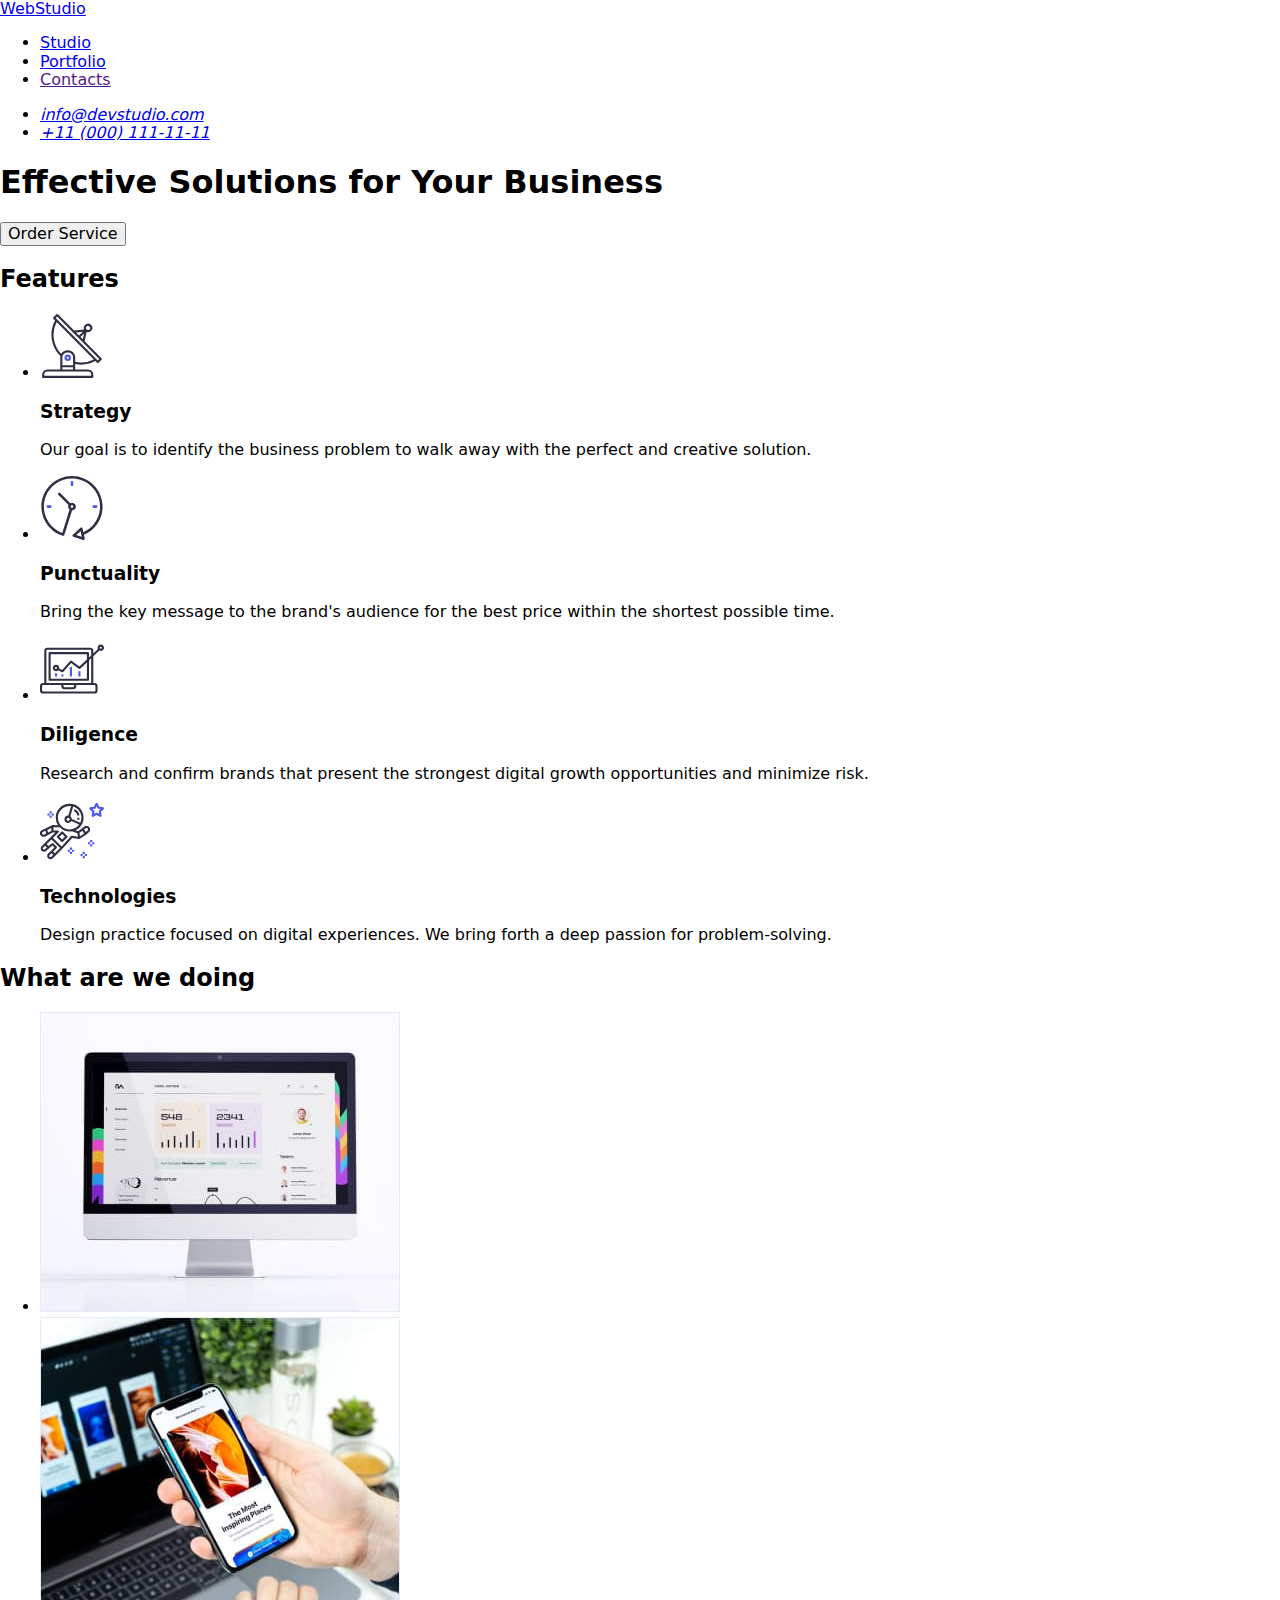
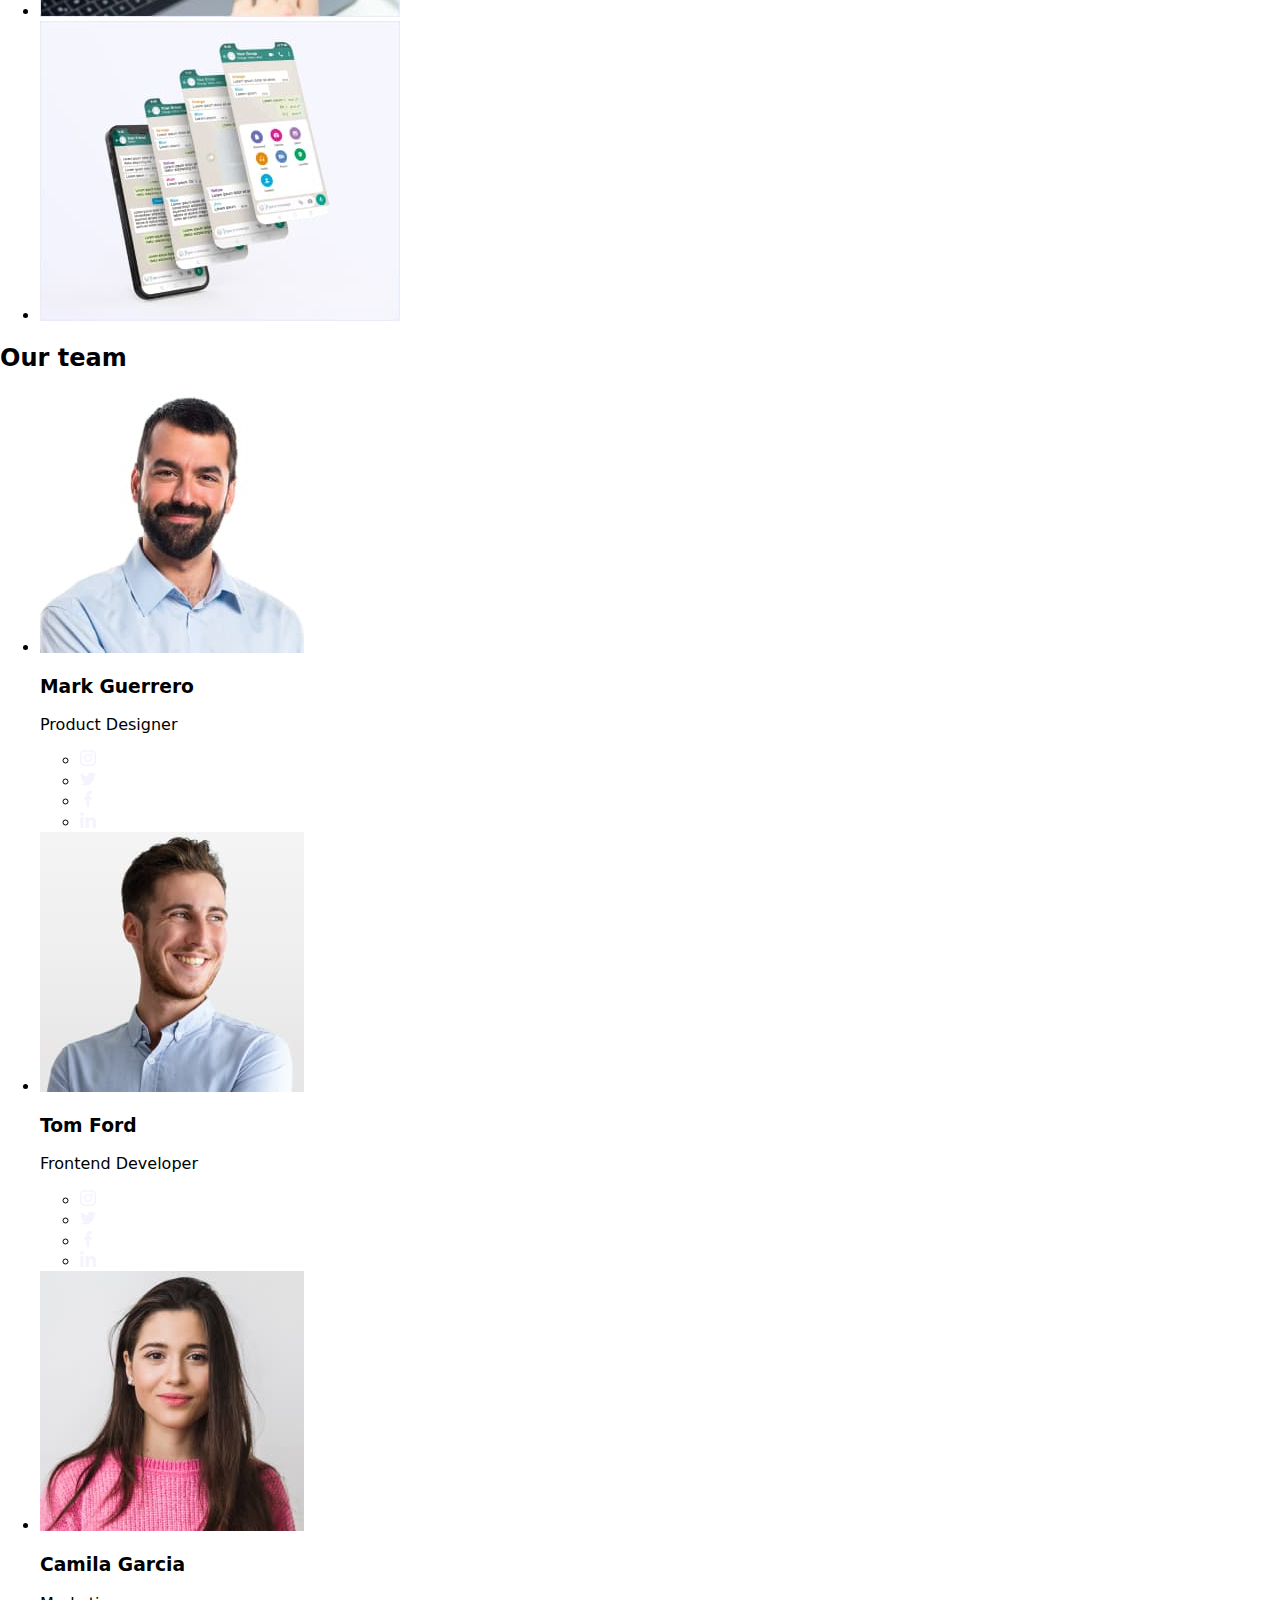
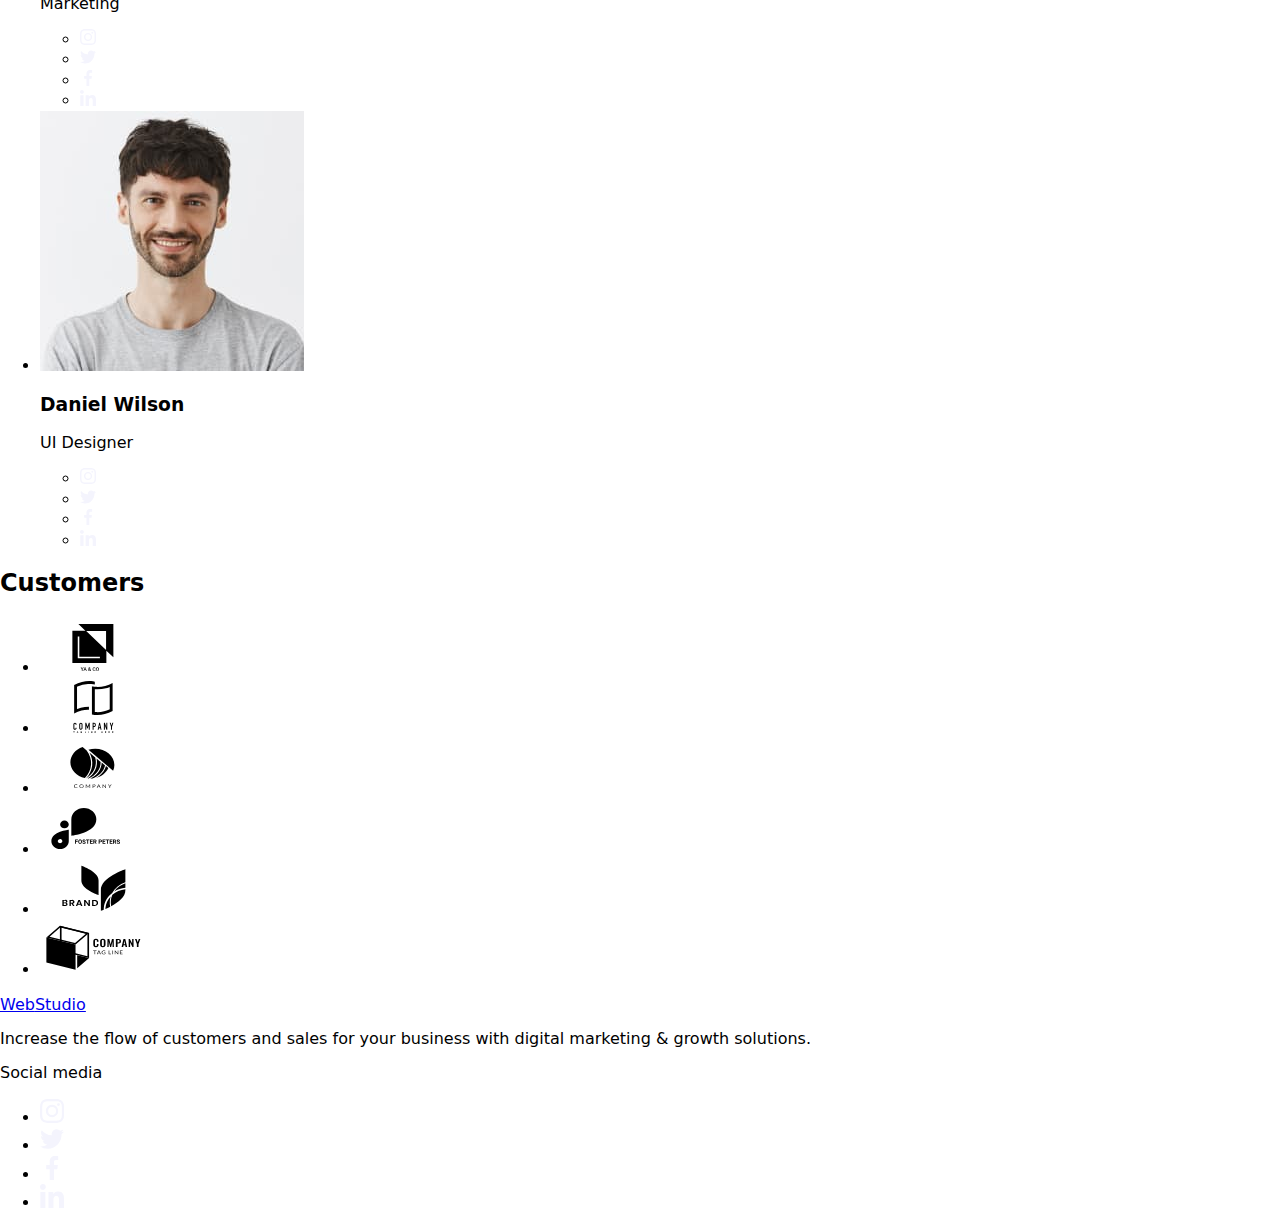
==== index.html @ e6bb468a "copies files from" ====
<!DOCTYPE html>
<html lang="en">
  <head>
    <meta charset="UTF-8" />
    <meta http-equiv="X-UA-Compatible" content="IE=edge" />
    <meta name="viewport" content="width=device-width, initial-scale=1.0" />

    <title>Studio</title>
    <link rel="preconnect" href="https://fonts.googleapis.com" />
    <link rel="preconnect" href="https://fonts.gstatic.com" crossorigin />
    <link
      href="https://fonts.googleapis.com/css2?family=Raleway:wght@800&family=Roboto:wght@400;500;700;900&display=swap"
      rel="stylesheet"
    />
    <link
      rel="stylesheet"
      href="https://cdnjs.cloudflare.com/ajax/libs/modern-normalize/1.1.0/modern-normalize.min.css"
    />
    <link rel="stylesheet" href="./css/styles.css" />
  </head>

  <body>
    <!-- Header -->

    <header class="page-header">
      <div class="container main-header">
        <nav class="site-nav">
          <a class="logo-header link" href="./index.html"
            >Web<span class="logo-part-header">Studio</span></a
          >
          <ul class="menu list">
            <li class="menu-item">
              <a class="menu-link link" href="./index.html">Studio</a>
            </li>
            <li class="menu-item">
              <a class="menu-link link" href="./portfolio.html">Portfolio</a>
            </li>
            <li class="menu-item">
              <a class="menu-link link" href="">Contacts</a>
            </li>
          </ul>
        </nav>

        <address class="contacts">
          <ul class="contacts-list list">
            <li class="contacts-item">
              <a class="contact-link link" href="mailto:info@devstudio.com"
                >info@devstudio.com</a
              >
            </li>
            <li class="contacts-item">
              <a class="contact-link link" href="tel:+110001111111"
                >+11 (000) 111-11-11</a
              >
            </li>
          </ul>
        </address>
      </div>
    </header>

    <!-- Main -->

    <main>
      <!-- Hero -->

      <section class="hero">
        <div class="container">
          <h1 class="main-title">Effective Solutions for Your Business</h1>
          <button class="hero-btn" type="button">Order Service</button>
        </div>
      </section>

      <!-- Features -->

      <section class="section">
        <div class="container">
          <!-- Hidden header h2 -->

          <h2 class="features-title visually-hidden">Features</h2>
          <ul class="features-list list">
            <li class="features-item">
              <div class="features-thumb">
                <svg class="features-icon" width="64" height="64">
                  <use href="./images/icons.svg#icon-strategy"></use>
                </svg>
              </div>

              <h3 class="features-item-title">Strategy</h3>
              <p class="features-text">
                Our goal is to identify the business problem to walk away with
                the perfect and creative solution.
              </p>
            </li>
            <li class="features-item">
              <div class="features-thumb">
                <svg class="features-icon" width="64" height="64">
                  <use href="./images/icons.svg#icon-punctuality"></use>
                </svg>
              </div>

              <h3 class="features-item-title">Punctuality</h3>
              <p class="features-text">
                Bring the key message to the brand's audience for the best price
                within the shortest possible time.
              </p>
            </li>
            <li class="features-item">
              <div class="features-thumb">
                <svg class="features-icon" width="64" height="64">
                  <use href="./images/icons.svg#icon-diligence"></use>
                </svg>
              </div>

              <h3 class="features-item-title">Diligence</h3>
              <p class="features-text">
                Research and confirm brands that present the strongest digital
                growth opportunities and minimize risk.
              </p>
            </li>
            <li class="features-item">
              <div class="features-thumb">
                <svg class="features-icon" width="64" height="64">
                  <use href="./images/icons.svg#icon-technologies"></use>
                </svg>
              </div>

              <h3 class="features-item-title">Technologies</h3>
              <p class="features-text">
                Design practice focused on digital experiences. We bring forth a
                deep passion for problem-solving.
              </p>
            </li>
          </ul>
        </div>
      </section>

      <!-- What are we doing -->

      <section class="section our-works">
        <div class="container">
          <h2 class="section-title">What are we doing</h2>
          <ul class="works-list list">
            <li class="works-item">
              <img
                class="works-img"
                src="./images/what-are-we-doing/website.jpg"
                alt="Website on the monitor screen"
                width="360"
                height="300"
              />
            </li>
            <li class="works-item">
              <img
                class="works-img"
                src="./images/what-are-we-doing/mobile-apps.jpg"
                alt="Mobile application on the smartphone screen"
                width="360"
                height="300"
              />
            </li>
            <li class="works-item">
              <img
                class="works-img"
                src="./images/what-are-we-doing/templates.jpg"
                alt="Templates on the smartphone screen"
                width="360"
                height="300"
              />
            </li>
          </ul>
        </div>
      </section>

      <!-- Our Team -->

      <section class="section our-team">
        <div class="container">
          <h2 class="section-title">Our team</h2>
          <ul class="team-list list">
            <li class="team-card">
              <img
                class="team-img"
                src="./images/our-team/mark-guerrero-product-designer.jpg"
                alt="Product Designer Mark Guerrero"
                width="264"
                height="260"
              />
              <div class="content">
                <h3 class="team-name">Mark Guerrero</h3>
                <p class="team-text">Product Designer</p>
                <ul class="team-social list">
                  <li class="team-social-item">
                    <a class="social-link link" href="" aria-label="Instagram">
                      <svg class="social-media-icon" width="16" height="16">
                        <use href="./images/icons.svg#icon-instagram"></use>
                      </svg>
                    </a>
                  </li>
                  <li class="team-social-item">
                    <a class="social-link link" href="" aria-label="Twitter">
                      <svg class="social-media-icon" width="16" height="16">
                        <use href="./images/icons.svg#icon-twitter"></use>
                      </svg>
                    </a>
                  </li>
                  <li class="team-social-item">
                    <a class="social-link link" href="" aria-label="Facebook">
                      <svg class="social-media-icon" width="16" height="16">
                        <use href="./images/icons.svg#icon-facebook"></use>
                      </svg>
                    </a>
                  </li>

                  <li class="team-social-item">
                    <a class="social-link link" href="" aria-label="Linkedin">
                      <svg class="social-media-icon" width="16" height="16">
                        <use href="./images/icons.svg#icon-linkedin"></use>
                      </svg>
                    </a>
                  </li>
                </ul>
              </div>
            </li>

            <li class="team-card">
              <img
                class="team-img"
                src="./images/our-team/tom-ford-fronted-developer.jpg"
                alt="Frontend Developer Tom Ford"
                width="264"
                height="260"
              />
              <div class="content">
                <h3 class="team-name">Tom Ford</h3>
                <p class="team-text">Frontend Developer</p>

                <ul class="team-social list">
                  <li class="team-social-item">
                    <a class="social-link link" href="" aria-label="Instagram">
                      <svg class="social-media-icon" width="16" height="16">
                        <use href="./images/icons.svg#icon-instagram"></use>
                      </svg>
                    </a>
                  </li>
                  <li class="team-social-item">
                    <a class="social-link link" href="" aria-label="Twitter">
                      <svg class="social-media-icon" width="16" height="16">
                        <use href="./images/icons.svg#icon-twitter"></use>
                      </svg>
                    </a>
                  </li>
                  <li class="team-social-item">
                    <a class="social-link link" href="" aria-label="Facebook">
                      <svg class="social-media-icon" width="16" height="16">
                        <use href="./images/icons.svg#icon-facebook"></use>
                      </svg>
                    </a>
                  </li>

                  <li class="team-social-item">
                    <a class="social-link link" href="" aria-label="Linkedin">
                      <svg class="social-media-icon" width="16" height="16">
                        <use href="./images/icons.svg#icon-linkedin"></use>
                      </svg>
                    </a>
                  </li>
                </ul>
              </div>
            </li>

            <li class="team-card">
              <img
                class="team-img"
                src="./images/our-team/camila-garcia-marketing.jpg"
                alt="Marketing Camila Garcia"
                width="264"
                height="260"
              />
              <div class="content">
                <h3 class="team-name">Camila Garcia</h3>
                <p class="team-text">Marketing</p>
                <ul class="team-social list">
                  <li class="team-social-item">
                    <a class="social-link link" href="" aria-label="Instagram">
                      <svg class="social-media-icon" width="16" height="16">
                        <use href="./images/icons.svg#icon-instagram"></use>
                      </svg>
                    </a>
                  </li>
                  <li class="team-social-item">
                    <a class="social-link link" href="" aria-label="Twitter">
                      <svg class="social-media-icon" width="16" height="16">
                        <use href="./images/icons.svg#icon-twitter"></use>
                      </svg>
                    </a>
                  </li>
                  <li class="team-social-item">
                    <a class="social-link link" href="" aria-label="Facebook">
                      <svg class="social-media-icon" width="16" height="16">
                        <use href="./images/icons.svg#icon-facebook"></use>
                      </svg>
                    </a>
                  </li>

                  <li class="team-social-item">
                    <a class="social-link link" href="" aria-label="Linkedin">
                      <svg class="social-media-icon" width="16" height="16">
                        <use href="./images/icons.svg#icon-linkedin"></use>
                      </svg>
                    </a>
                  </li>
                </ul>
              </div>
            </li>

            <li class="team-card">
              <img
                class="team-img"
                src="./images/our-team/daniel-wilson-ui-designer.jpg"
                alt="UI Designer Daniel Wilson"
                width="264"
                height="260"
              />
              <div class="content">
                <h3 class="team-name">Daniel Wilson</h3>
                <p class="team-text">UI Designer</p>
                <ul class="team-social list">
                  <li class="team-social-item">
                    <a class="social-link link" href="" aria-label="Instagram">
                      <svg class="social-media-icon" width="16" height="16">
                        <use href="./images/icons.svg#icon-instagram"></use>
                      </svg>
                    </a>
                  </li>
                  <li class="team-social-item">
                    <a class="social-link link" href="" aria-label="Twitter">
                      <svg class="social-media-icon" width="16" height="16">
                        <use href="./images/icons.svg#icon-twitter"></use>
                      </svg>
                    </a>
                  </li>
                  <li class="team-social-item">
                    <a class="social-link link" href="" aria-label="Facebook">
                      <svg class="social-media-icon" width="16" height="16">
                        <use href="./images/icons.svg#icon-facebook"></use>
                      </svg>
                    </a>
                  </li>

                  <li class="team-social-item">
                    <a class="social-link link" href="" aria-label="Linkedin">
                      <svg class="social-media-icon" width="16" height="16">
                        <use href="./images/icons.svg#icon-linkedin"></use>
                      </svg>
                    </a>
                  </li>
                </ul>
              </div>
            </li>
          </ul>
        </div>
      </section>

      <section class="section customers">
        <div class="container">
          <h2 class="section-title">Customers</h2>
          <ul class="customers-list list">
            <li class="customers-item">
              <a class="customer-link link" href="">
                <svg class="customer-icon" width="104" height="56">
                  <use href="./images/icons.svg#icon-client-1"></use>
                </svg>
              </a>
            </li>
            <li class="customers-item">
              <a class="customer-link link" href="">
                <svg class="customer-icon" width="104" height="56">
                  <use href="./images/icons.svg#icon-client-2"></use>
                </svg>
              </a>
            </li>
            <li class="customers-item">
              <a class="customer-link link" href="">
                <svg class="customer-icon" width="104" height="56">
                  <use href="./images/icons.svg#icon-client-3"></use>
                </svg>
              </a>
            </li>
            <li class="customers-item">
              <a class="customer-link link" href="">
                <svg class="customer-icon" width="104" height="56">
                  <use href="./images/icons.svg#icon-client-4"></use>
                </svg>
              </a>
            </li>
            <li class="customers-item">
              <a class="customer-link link" href="">
                <svg class="customer-icon" width="104" height="56">
                  <use href="./images/icons.svg#icon-client-5"></use>
                </svg>
              </a>
            </li>
            <li class="customers-item">
              <a class="customer-link link" href="">
                <svg class="customer-icon" width="104" height="56">
                  <use href="./images/icons.svg#icon-client-6"></use>
                </svg>
              </a>
            </li>
          </ul>
        </div>
      </section>
    </main>

    <!-- Footer -->

    <footer class="page-footer">
      <div class="container main-footer">
        <div class="footer-slogan">
          <a class="logo-footer link" href="./index.html"
            >Web<span class="logo-part-footer">Studio</span></a
          >
          <p class="footer-text">
            Increase the flow of customers and sales for your business with
            digital marketing & growth solutions.
          </p>
        </div>

        <div class="social-media">
          <p class="footer-text">Social media</p>
          <ul class="footer-social-media list">
            <li class="footer-social-media-item">
              <a
                class="footer-social-media-link link"
                href=""
                aria-label="Instagram"
              >
                <svg class="social-media-icon" width="24" height="24">
                  <use href="./images/icons.svg#icon-instagram"></use>
                </svg>
              </a>
            </li>

            <li class="footer-social-media-item">
              <a
                class="footer-social-media-link link"
                href=""
                aria-label="Twitter"
              >
                <svg class="social-media-icon" width="24" height="24">
                  <use href="./images/icons.svg#icon-twitter"></use>
                </svg>
              </a>
            </li>

            <li class="footer-social-media-item">
              <a
                class="footer-social-media-link link"
                href=""
                aria-label="Facebook"
              >
                <svg class="social-media-icon" width="24" height="24">
                  <use href="./images/icons.svg#icon-facebook"></use>
                </svg>
              </a>
            </li>

            <li class="footer-social-media-item">
              <a
                class="footer-social-media-link link"
                href=""
                aria-label="Linkedin"
              >
                <svg class="social-media-icon" width="24" height="24">
                  <use href="./images/icons.svg#icon-linkedin"></use>
                </svg>
              </a>
            </li>
          </ul>
        </div>
      </div>
    </footer>
  </body>
</html>
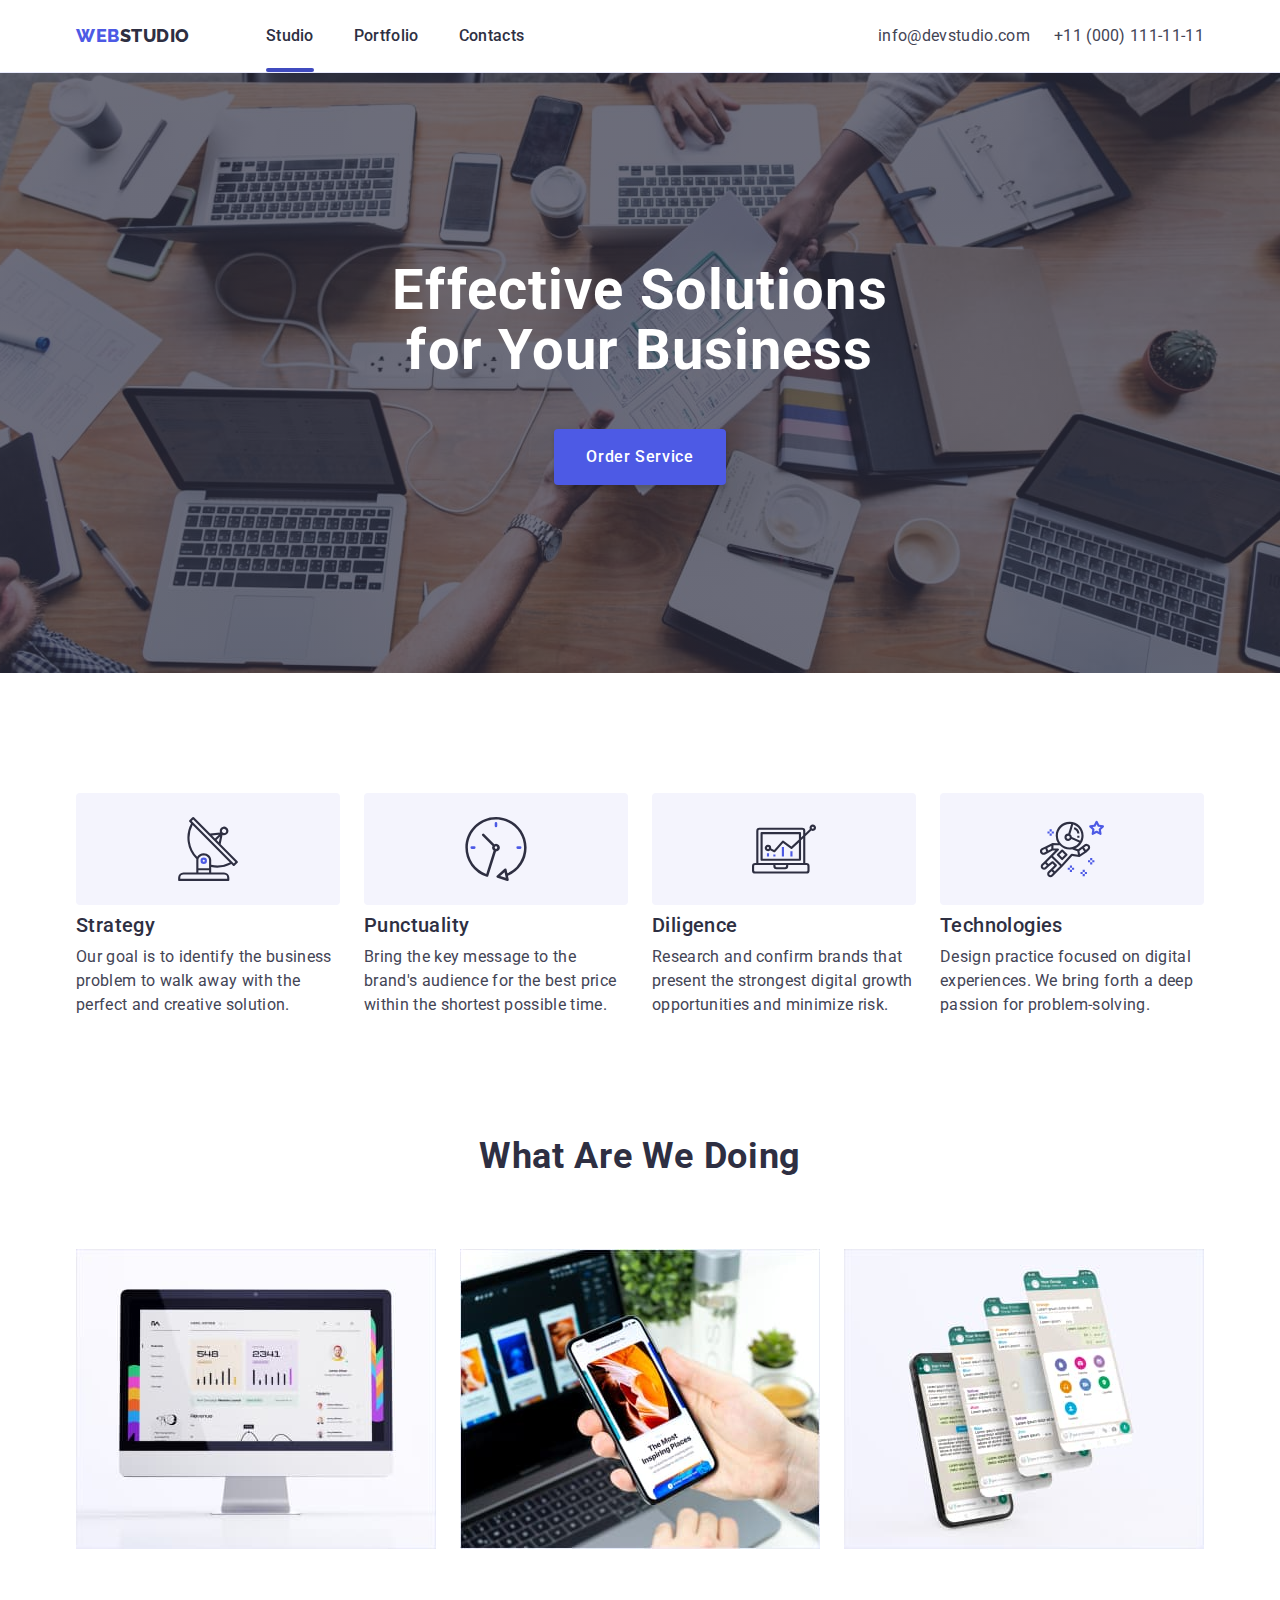
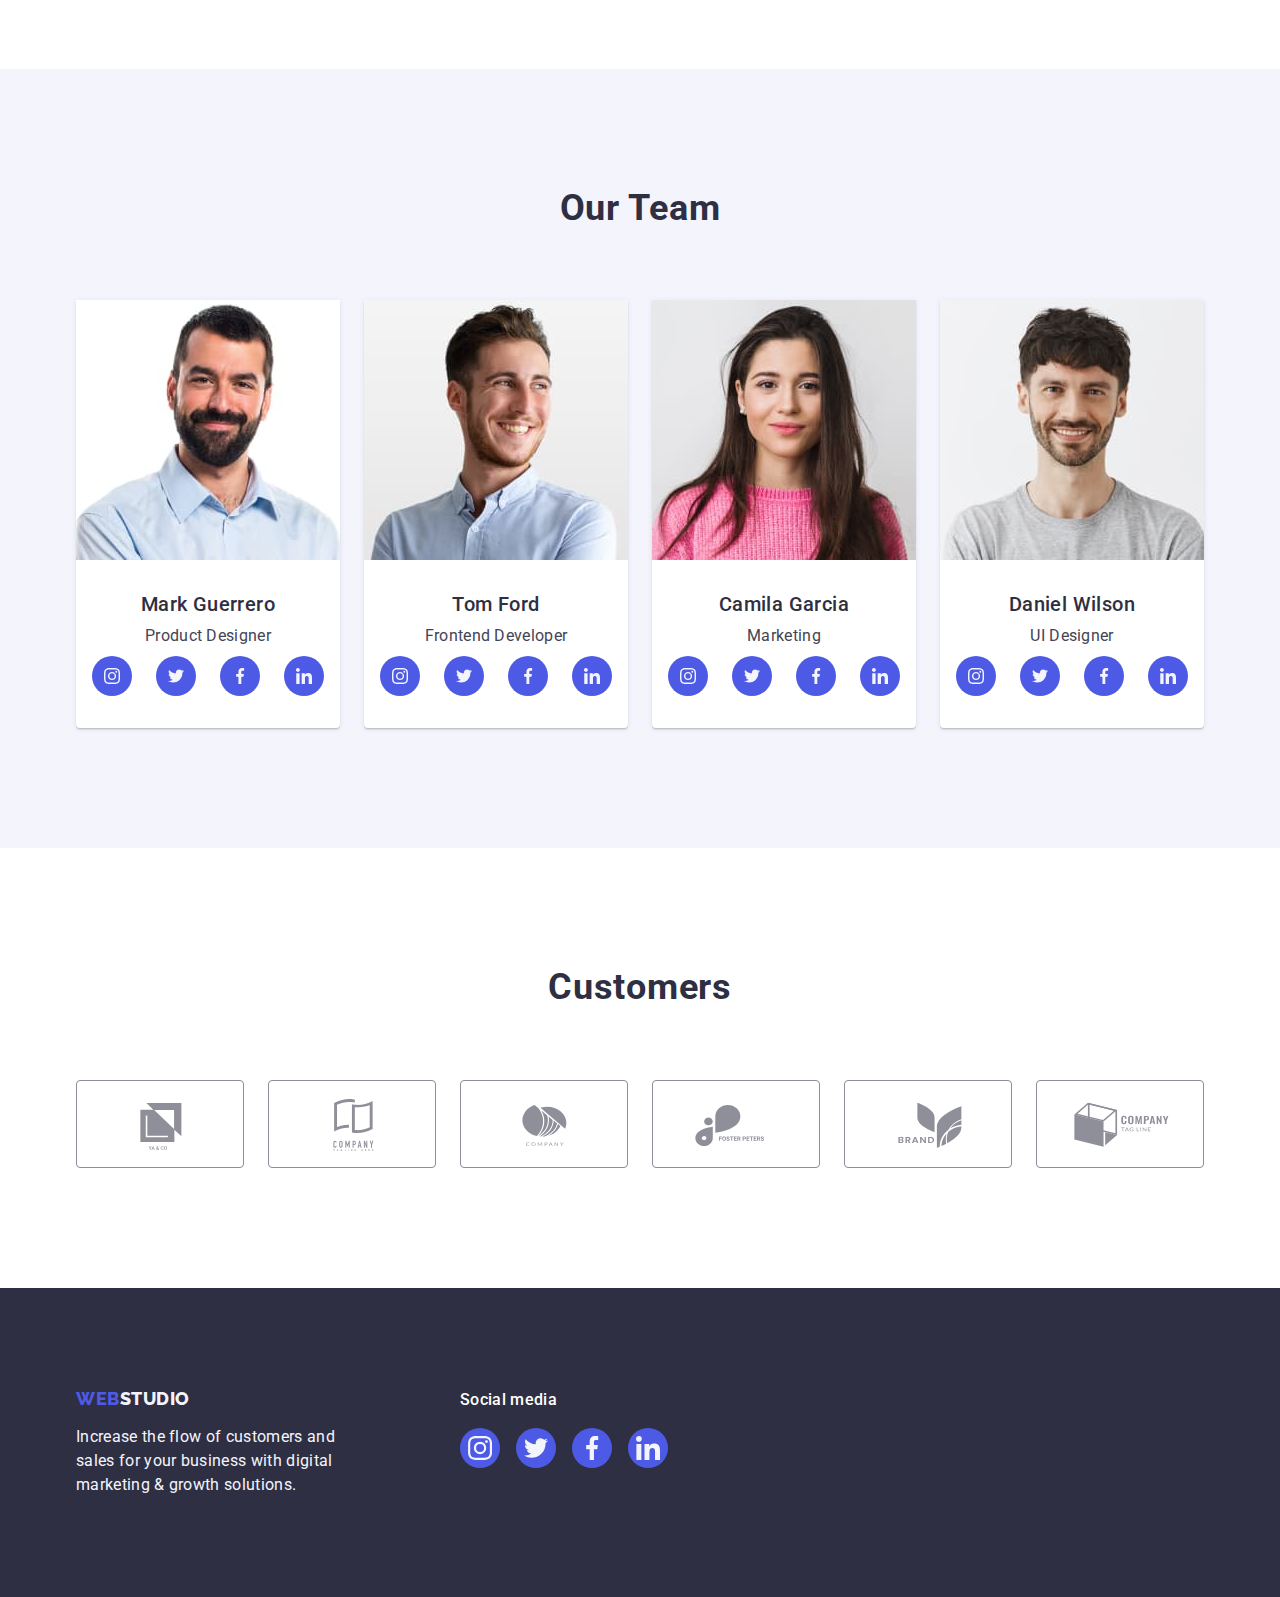
==== commit 1de90b31: "updates html & css" ====
--- a/index.html
+++ b/index.html
@@ -19,7 +19,7 @@
     <link rel="stylesheet" href="./css/styles.css" />
   </head>
 
-  <body>
+  <body class="studio-page">
     <!-- Header -->
 
     <header class="page-header">
@@ -30,7 +30,7 @@
           >
           <ul class="menu list">
             <li class="menu-item">
-              <a class="menu-link link" href="./index.html">Studio</a>
+              <a class="menu-link link active" href="./index.html">Studio</a>
             </li>
             <li class="menu-item">
               <a class="menu-link link" href="./portfolio.html">Portfolio</a>
@@ -366,42 +366,58 @@
           <h2 class="section-title">Customers</h2>
           <ul class="customers-list list">
             <li class="customers-item">
-              <a class="customer-link link" href="">
+              <a class="customer-link link" href="" aria-label="YA & CO Logo">
                 <svg class="customer-icon" width="104" height="56">
                   <use href="./images/icons.svg#icon-client-1"></use>
                 </svg>
               </a>
             </li>
             <li class="customers-item">
-              <a class="customer-link link" href="">
+              <a
+                class="customer-link link"
+                href=""
+                aria-label="Company Tagline Here Logo"
+              >
                 <svg class="customer-icon" width="104" height="56">
                   <use href="./images/icons.svg#icon-client-2"></use>
                 </svg>
               </a>
             </li>
             <li class="customers-item">
-              <a class="customer-link link" href="">
+              <a class="customer-link link" href="" aria-label="Company Logo">
                 <svg class="customer-icon" width="104" height="56">
                   <use href="./images/icons.svg#icon-client-3"></use>
                 </svg>
               </a>
             </li>
             <li class="customers-item">
-              <a class="customer-link link" href="">
+              <a
+                class="customer-link link"
+                href=""
+                aria-label="FOSTER PETERS Company Logo"
+              >
                 <svg class="customer-icon" width="104" height="56">
                   <use href="./images/icons.svg#icon-client-4"></use>
                 </svg>
               </a>
             </li>
             <li class="customers-item">
-              <a class="customer-link link" href="">
+              <a
+                class="customer-link link"
+                href=""
+                aria-label="Brand Company Logo"
+              >
                 <svg class="customer-icon" width="104" height="56">
                   <use href="./images/icons.svg#icon-client-5"></use>
                 </svg>
               </a>
             </li>
             <li class="customers-item">
-              <a class="customer-link link" href="">
+              <a
+                class="customer-link link"
+                href=""
+                aria-label="Tag Line Company Logo"
+              >
                 <svg class="customer-icon" width="104" height="56">
                   <use href="./images/icons.svg#icon-client-6"></use>
                 </svg>
--- a/css/styles.css
+++ b/css/styles.css
@@ -0,0 +1,658 @@
+/* INDEX.HTML */
+
+:root {
+  --main-font-family: "Roboto", sans-serif;
+  --secondary-font-family: "Raleway", sans-serif;
+  --primary-text-color: #434455;
+  --secondary-text-color: #2e2f42;
+  --accent-color: #404bbf;
+  --basic-bg-color: #fff;
+  --secondary-bg-color: #f4f4fd;
+  --hero-text-color: #fff;
+  --footer-text-color: #f4f4fd;
+  --footer-bg-color: #2e2f42;
+  --border-color: #e7e9fc;
+  --transition-hover-focus: 250ms cubic-bezier(0.4, 0, 0.2, 1);
+}
+
+.list {
+  list-style: none;
+}
+
+.link {
+  text-decoration: none;
+}
+
+h1,
+h2,
+h3,
+h4,
+p {
+  margin-top: 0;
+  margin-bottom: 0;
+}
+
+ol,
+ul {
+  margin-top: 0;
+  margin-bottom: 0;
+  padding-left: 0;
+}
+
+button {
+  cursor: pointer;
+}
+
+img {
+  display: block;
+  max-width: 100%;
+  height: auto;
+}
+
+body {
+  font-family: var(--main-font-family);
+  color: var(--primary-text-color);
+  background-color: var(--basic-bg-color);
+
+  margin: 0;
+}
+
+.container {
+  width: 1158px;
+  padding-left: 15px;
+  padding-right: 15px;
+  margin-right: auto;
+  margin-left: auto;
+}
+
+.section {
+  padding-top: 120px;
+  padding-bottom: 120px;
+}
+
+.visually-hidden {
+  position: absolute;
+  width: 1px;
+  height: 1px;
+  margin: -1px;
+  border: 0;
+  padding: 0;
+  white-space: nowrap;
+  clip-path: inset(100%);
+  clip: rect(0 0 0 0);
+  overflow: hidden;
+}
+
+/* HEADER */
+
+.page-header {
+  border-bottom: 1px solid var(--border-color);
+  box-shadow: 0px 2px 1px rgba(46, 47, 66, 0.08),
+    0px 1px 1px rgba(46, 47, 66, 0.16), 0px 1px 6px rgba(46, 47, 66, 0.08);
+}
+
+.main-header {
+  display: flex;
+  align-items: center;
+}
+
+.site-nav .logo-header {
+  display: flex;
+  margin-right: 76px;
+}
+
+.logo-header,
+.logo-footer {
+  color: #4d5ae5;
+
+  font-family: var(--secondary-font-family);
+  font-weight: 800;
+  font-size: 18px;
+  line-height: 1.17;
+  letter-spacing: 0.03em;
+  text-transform: uppercase;
+}
+
+.logo-part-header {
+  color: var(--secondary-text-color);
+}
+
+.site-nav {
+  display: flex;
+  align-items: center;
+}
+
+.menu {
+  display: flex;
+  gap: 40px;
+}
+
+.menu-link {
+  position: relative;
+
+  display: block;
+  padding-top: 24px;
+  padding-bottom: 24px;
+
+  color: var(--secondary-text-color);
+
+  font-weight: 500;
+  font-size: 16px;
+  line-height: 1.5;
+  letter-spacing: 0.02em;
+}
+
+.menu-link:hover,
+.menu-link:focus,
+.contact-link:hover,
+.contact-link:focus {
+  color: var(--accent-color);
+  transition: color var(--transition-hover-focus);
+}
+
+.menu-link.active::after {
+  content: "";
+  width: 100%;
+  height: 4px;
+
+  position: absolute;
+  left: 0px;
+  bottom: 0;
+
+  background: #404bbf;
+  border-radius: 2px;
+}
+
+.contacts {
+  display: flex;
+  margin-left: auto;
+}
+
+.contacts-list {
+  display: flex;
+  gap: 24px;
+}
+
+.contact-link {
+  display: block;
+  padding-top: 24px;
+  padding-bottom: 24px;
+
+  color: var(--primary-text-color);
+
+  font-style: normal;
+  font-size: 16px;
+  line-height: 1.5;
+  letter-spacing: 0.02em;
+}
+
+/* MAIN */
+
+/* HERO */
+
+.hero {
+  padding-top: 188px;
+  padding-bottom: 188px;
+  max-width: 1440px;
+  height: 600px;
+  margin-right: auto;
+  margin-left: auto;
+
+  background-color: #2e2f42;
+
+  text-align: center;
+
+  background-image: linear-gradient(
+      rgba(46, 47, 66, 0.7),
+      rgba(46, 47, 66, 0.7)
+    ),
+    url(../images/people-office.jpg);
+
+  background-repeat: no-repeat;
+  background-position: center;
+  background-size: cover;
+}
+
+.main-title {
+  margin-bottom: 48px;
+  margin-left: auto;
+  margin-right: auto;
+
+  max-width: 496px;
+
+  color: var(--hero-text-color);
+
+  font-weight: 700;
+  font-size: 56px;
+  line-height: 1.07;
+  letter-spacing: 0.02em;
+}
+
+.hero-btn {
+  display: block;
+  margin: 0 auto;
+  padding: 16px 32px;
+  min-width: 169px;
+
+  border: none;
+  border-radius: 4px;
+  box-shadow: 0px 4px 4px rgba(0, 0, 0, 0.15);
+  background-color: #4d5ae5;
+  color: var(--hero-text-color);
+
+  font-weight: 500;
+  font-size: 16px;
+  line-height: 1.5;
+  letter-spacing: 0.04em;
+}
+
+.hero-btn:hover,
+.hero-btn:focus {
+  background-color: var(--accent-color);
+  transition: background-color var(--transition-hover-focus);
+}
+
+/* FEATURES */
+
+.features-list {
+  display: flex;
+  gap: 24px;
+}
+
+.features-item {
+  flex-basis: calc((100% - 72px) / 4);
+}
+
+.features-thumb {
+  display: flex;
+  align-items: center;
+  justify-content: center;
+
+  height: 112px;
+  padding: 24px 100px;
+  margin-bottom: 8px;
+
+  border-radius: 4px;
+
+  background-color: var(--secondary-bg-color);
+}
+
+.features-item-title {
+  margin-bottom: 8px;
+
+  color: var(--secondary-text-color);
+
+  font-weight: 500;
+  font-size: 20px;
+  line-height: 1.2;
+  letter-spacing: 0.02em;
+}
+
+.features-text {
+  color: var(--primary-text-color);
+
+  font-size: 16px;
+  line-height: 1.5;
+  letter-spacing: 0.02em;
+}
+
+/* WHAT ARE WE DOING */
+
+.our-works {
+  padding-top: 0;
+}
+
+.works-list {
+  display: flex;
+  gap: 24px;
+}
+
+.works-item {
+  flex-basis: calc((100% - 48px) / 3);
+}
+
+.section-title {
+  margin-bottom: 72px;
+
+  color: var(--secondary-text-color);
+
+  font-weight: 700;
+  font-size: 36px;
+  line-height: 1.1;
+  text-align: center;
+  letter-spacing: 0.02em;
+  text-transform: capitalize;
+}
+
+/* Our Team */
+
+.our-team {
+  background-color: var(--secondary-bg-color);
+}
+
+.team-list {
+  display: flex;
+  gap: 24px;
+}
+
+.team-card {
+  flex-basis: calc((100% - 48px) / 3);
+
+  background-color: var(--basic-bg-color);
+
+  box-shadow: 0px 1px 6px rgba(46, 47, 66, 0.08),
+    0px 1px 1px rgba(46, 47, 66, 0.16), 0px 2px 1px rgba(46, 47, 66, 0.08);
+  border-radius: 0px 0px 4px 4px;
+}
+
+.content {
+  padding: 32px 0;
+}
+
+.team-name {
+  margin-bottom: 8px;
+
+  color: var(--secondary-text-color);
+
+  font-weight: 500;
+  font-size: 20px;
+  line-height: 1.2;
+  text-align: center;
+  letter-spacing: 0.02em;
+}
+
+.team-text {
+  margin-bottom: 8px;
+
+  color: var(--primary-text-color);
+
+  font-size: 16px;
+  line-height: 1.5;
+  text-align: center;
+  letter-spacing: 0.02em;
+}
+
+.team-social {
+  display: flex;
+  gap: 24px;
+  justify-content: center;
+}
+
+.team-social-item {
+  width: 40px;
+  height: 40px;
+}
+
+.social-link {
+  display: flex;
+  align-items: center;
+  justify-content: center;
+
+  width: 100%;
+  height: 100%;
+
+  border-radius: 50%;
+
+  color: #f4f4fd;
+  background-color: #4d5ae5;
+}
+
+.social-link:hover,
+.social-link:focus {
+  background-color: var(--accent-color);
+  transition: background-color var(--transition-hover-focus);
+}
+
+.social-media-icon {
+  display: flex;
+  align-items: center;
+  justify-content: center;
+
+  fill: currentColor;
+}
+
+/* CUSTOMERS */
+
+.customers-list {
+  display: flex;
+  justify-content: center;
+
+  gap: 24px;
+}
+.customers-item {
+  width: calc((100% - 120px) / 6);
+  height: 88px;
+}
+
+.customer-link {
+  display: flex;
+  align-items: center;
+  justify-content: center;
+
+  width: 100%;
+  height: 100%;
+
+  border: 1px solid #8e8f99;
+  border-radius: 4px;
+  color: #8e8f99;
+}
+
+.customer-link:hover,
+.customer-link:focus {
+  color: var(--accent-color);
+  border: 1px solid var(--accent-color);
+
+  transition: color, border var(--transition-hover-focus),
+    var(--transition-hover-focus);
+}
+
+.customer-icon {
+  fill: currentColor;
+}
+
+/* FOOTER */
+
+.page-footer {
+  padding-top: 100px;
+  padding-bottom: 100px;
+
+  background-color: var(--footer-bg-color);
+}
+
+.main-footer {
+  display: flex;
+  align-items: baseline;
+}
+
+.footer-slogan {
+  margin-right: 120px;
+  max-width: 264px;
+}
+
+.logo-footer {
+  display: inline-block;
+  margin-bottom: 16px;
+}
+
+.logo-part-footer {
+  color: var(--footer-text-color);
+}
+
+.footer-text {
+  color: var(--footer-text-color);
+
+  font-size: 16px;
+  line-height: 1.5;
+  letter-spacing: 0.02em;
+}
+
+.social-media .footer-text {
+  margin-bottom: 16px;
+  font-weight: 500;
+
+  color: #fff;
+}
+
+.social-media {
+  max-width: 208px;
+}
+
+.footer-social-media {
+  display: flex;
+  gap: 16px;
+  justify-content: center;
+  align-items: center;
+}
+
+.footer-social-media-item {
+  width: 40px;
+  height: 40px;
+}
+
+.footer-social-media-link {
+  display: flex;
+  align-items: center;
+  justify-content: center;
+
+  width: 100%;
+  height: 100%;
+
+  border-radius: 50%;
+
+  color: #f4f4fd;
+  background-color: #4d5ae5;
+}
+
+.footer-social-media-link:hover,
+.footer-social-media-link:focus {
+  background-color: #31d0aa;
+  transition: background-color var(--transition-hover-focus);
+}
+
+/* PORTFOLIO.HTML */
+
+/* FILTERS */
+
+.filters-list {
+  display: flex;
+  justify-content: center;
+  margin-bottom: 72px;
+  gap: 24px;
+}
+
+.filters-btn {
+  display: flex;
+  padding: 12px 24px;
+  border: 1px solid var(--border-color);
+  border-radius: 4px;
+  background-color: var(--secondary-bg-color);
+  color: #4d5ae5;
+
+  font-weight: 500;
+  font-size: 16px;
+  line-height: 1.5;
+  letter-spacing: 0.04em;
+}
+
+.filters-btn:hover,
+.filters-btn:focus {
+  background-color: var(--accent-color);
+  color: #fff;
+  border: 1px solid transparent;
+
+  box-shadow: 0px 3px 1px rgba(0, 0, 0, 0.1), 0px 2px 1px rgba(0, 0, 0, 0.08),
+    0px 2px 2px rgba(0, 0, 0, 0.12);
+
+  transition: background-color, color, border,
+    box-shadow var(--transition-hover-focus), var(--transition-hover-focus),
+    var(--transition-hover-focus), var(--transition-hover-focus);
+}
+
+/* PROJECTS */
+
+.projects {
+  padding-top: 96px;
+}
+
+.projects-list {
+  display: flex;
+  flex-wrap: wrap;
+  gap: 48px 24px;
+}
+
+.projects-card {
+  flex-basis: calc((100% - 48px) / 3);
+}
+
+.projects-link {
+  display: block;
+}
+
+.projects-link:hover,
+.projects-link:focus {
+  box-shadow: 0px 1px 6px rgba(46, 47, 66, 0.08),
+    0px 1px 1px rgba(46, 47, 66, 0.16), 0px 2px 1px rgba(46, 47, 66, 0.08);
+
+  transition: box-shadow var(--transition-hover-focus);
+}
+
+.project-thumb {
+  position: relative;
+  overflow: hidden;
+}
+
+.project-overlay {
+  padding: 40px 32px 164px 32px;
+
+  position: absolute;
+  bottom: 0;
+
+  left: 0;
+  width: 100%;
+  height: 100%;
+
+  background-color: #4d5ae5;
+
+  transform: translateY(100%);
+  transition: transform var(--transition-hover-focus);
+
+  opacity: 0;
+}
+
+.projects-card:hover .project-overlay {
+  transform: translateY(0);
+  opacity: 1;
+}
+
+.project-overlay-text {
+  font-size: 16px;
+  line-height: 1.5;
+
+  letter-spacing: 0.02em;
+
+  color: #f4f4fd;
+}
+
+.projects-card .description {
+  padding: 32px 16px;
+  border: 1px solid var(--border-color);
+  border-top: none;
+}
+
+.projects-name {
+  margin-bottom: 8px;
+  color: var(--secondary-text-color);
+
+  font-weight: 500;
+  font-size: 20px;
+  line-height: 1.2;
+  letter-spacing: 0.02em;
+}
+
+.projects-type {
+  color: var(--primary-text-color);
+
+  font-size: 16px;
+  line-height: 1.5;
+  letter-spacing: 0.02em;
+}
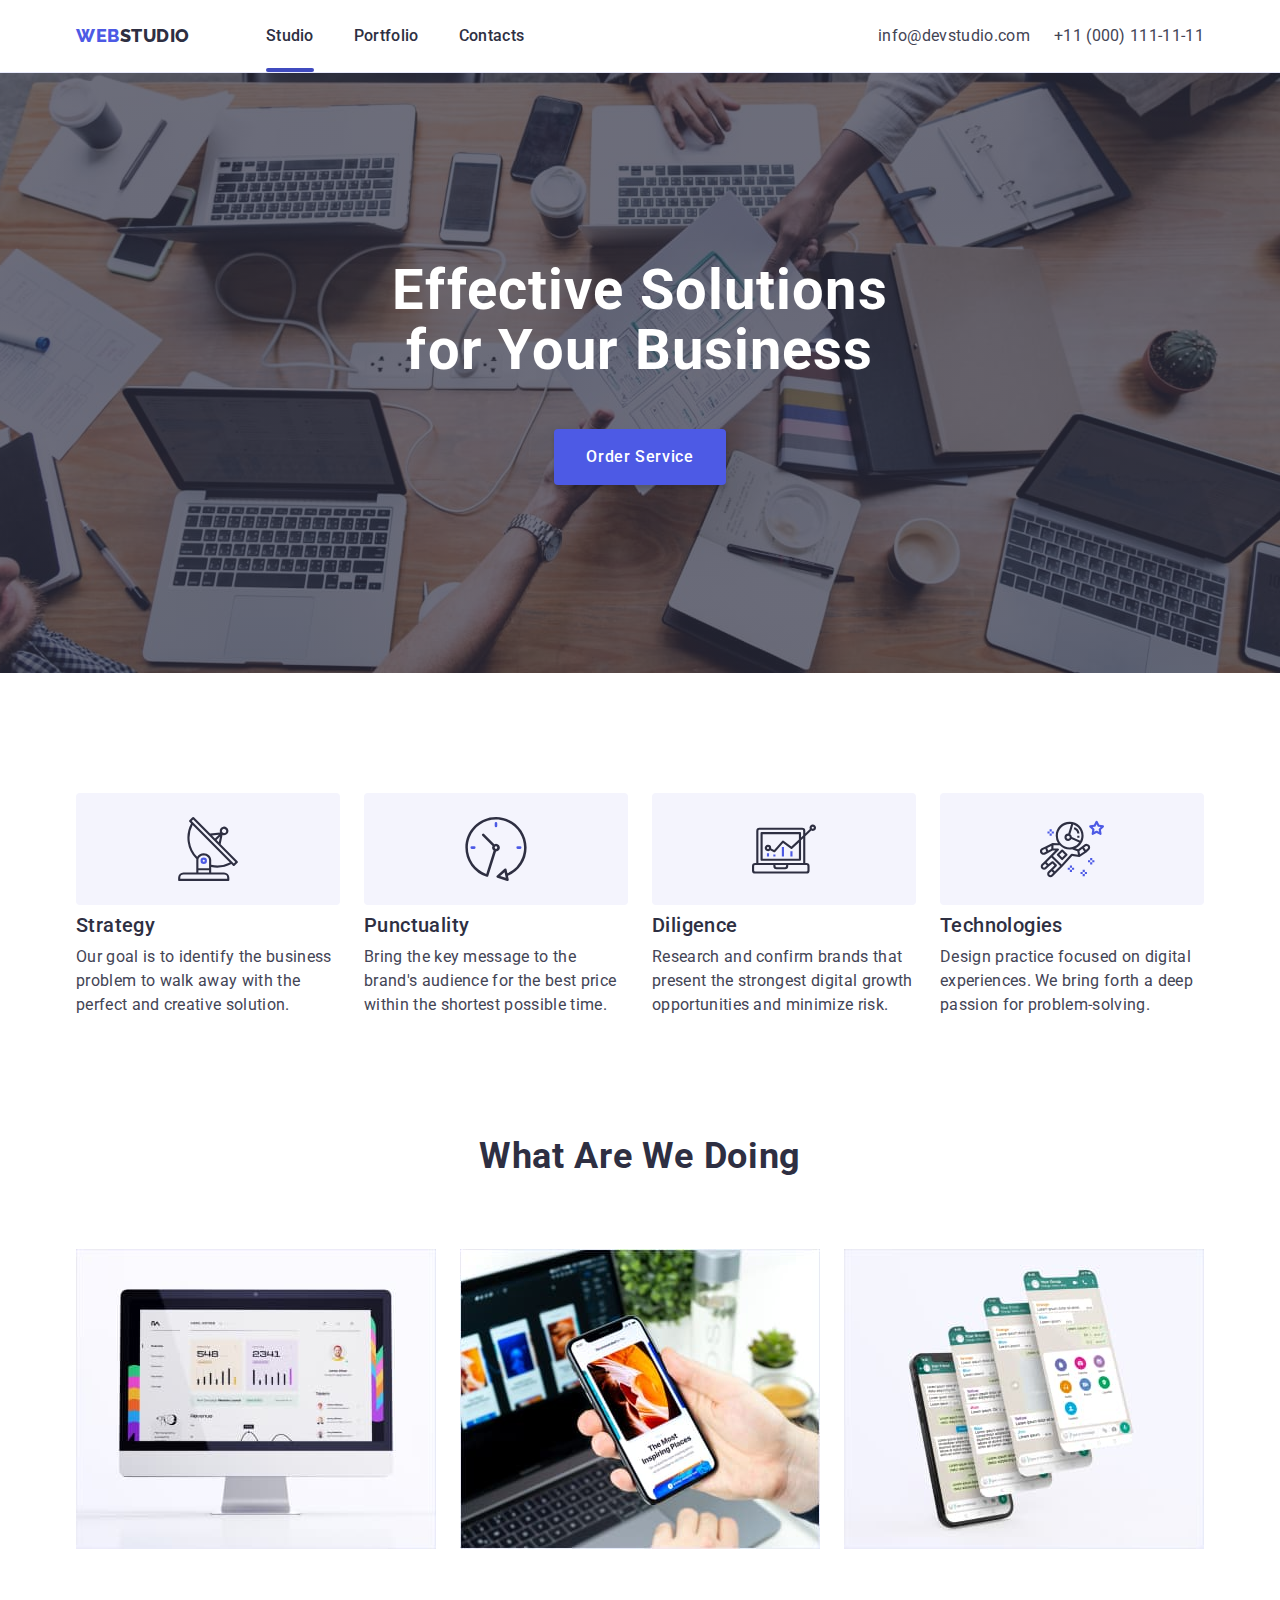
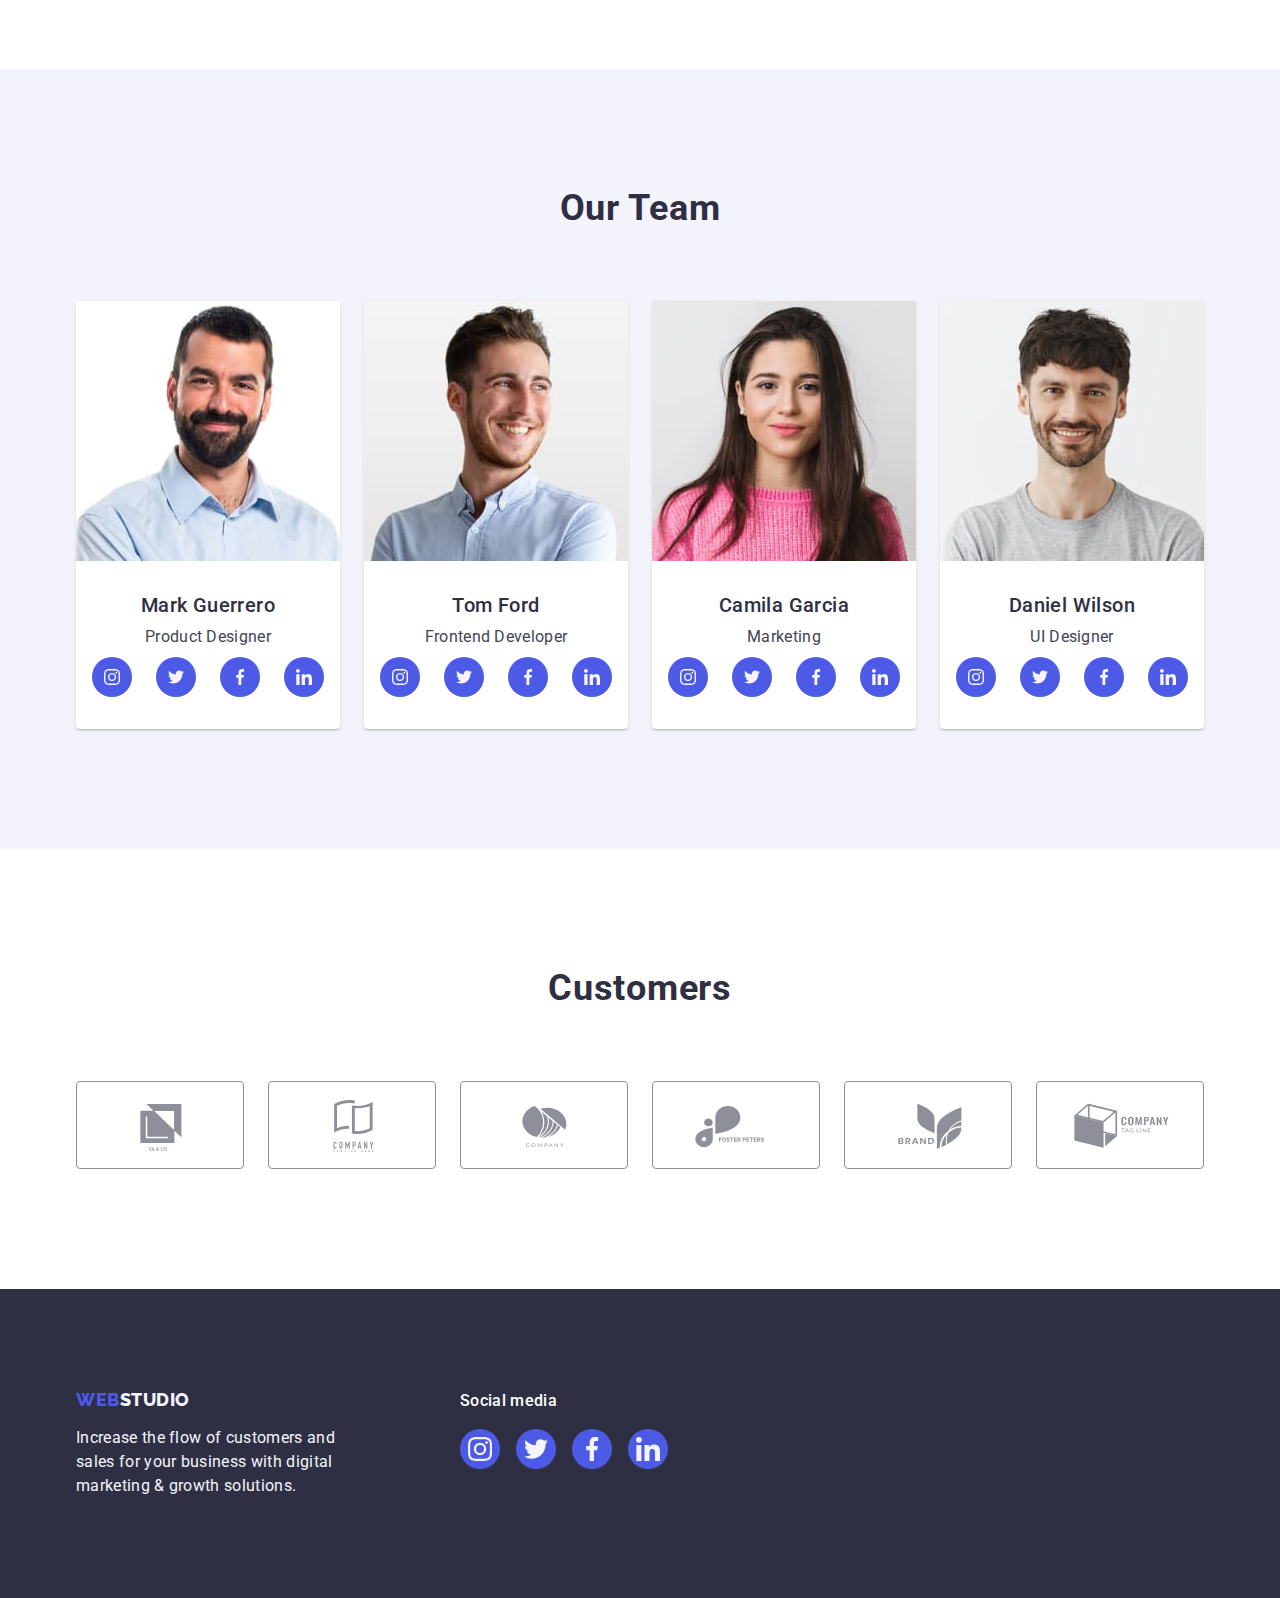
==== commit 8bff35b4: "update markup" ====
--- a/index.html
+++ b/index.html
@@ -20,7 +20,7 @@
   </head>
 
   <body class="studio-page">
-    <!-- Header -->
+    <!-- HEADER -->
 
     <header class="page-header">
       <div class="container main-header">
@@ -58,19 +58,21 @@
       </div>
     </header>
 
-    <!-- Main -->
+    <!-- MAIN -->
 
     <main>
-      <!-- Hero -->
+      <!-- HERO -->
 
       <section class="hero">
         <div class="container">
           <h1 class="main-title">Effective Solutions for Your Business</h1>
-          <button class="hero-btn" type="button">Order Service</button>
+          <button class="hero-btn" type="button" data-modal-open>
+            Order Service
+          </button>
         </div>
       </section>
 
-      <!-- Features -->
+      <!-- FEATURES -->
 
       <section class="section">
         <div class="container">
@@ -79,7 +81,7 @@
           <h2 class="features-title visually-hidden">Features</h2>
           <ul class="features-list list">
             <li class="features-item">
-              <div class="features-thumb">
+              <div class="features-wrapper">
                 <svg class="features-icon" width="64" height="64">
                   <use href="./images/icons.svg#icon-strategy"></use>
                 </svg>
@@ -92,7 +94,7 @@
               </p>
             </li>
             <li class="features-item">
-              <div class="features-thumb">
+              <div class="features-wrapper">
                 <svg class="features-icon" width="64" height="64">
                   <use href="./images/icons.svg#icon-punctuality"></use>
                 </svg>
@@ -105,7 +107,7 @@
               </p>
             </li>
             <li class="features-item">
-              <div class="features-thumb">
+              <div class="features-wrapper">
                 <svg class="features-icon" width="64" height="64">
                   <use href="./images/icons.svg#icon-diligence"></use>
                 </svg>
@@ -118,7 +120,7 @@
               </p>
             </li>
             <li class="features-item">
-              <div class="features-thumb">
+              <div class="features-wrapper">
                 <svg class="features-icon" width="64" height="64">
                   <use href="./images/icons.svg#icon-technologies"></use>
                 </svg>
@@ -134,7 +136,7 @@
         </div>
       </section>
 
-      <!-- What are we doing -->
+      <!-- WHAT ARE WE DOING -->
 
       <section class="section our-works">
         <div class="container">
@@ -171,7 +173,7 @@
         </div>
       </section>
 
-      <!-- Our Team -->
+      <!-- OUR TEAM -->
 
       <section class="section our-team">
         <div class="container">
@@ -360,6 +362,8 @@
           </ul>
         </div>
       </section>
+
+      <!-- CUSTOMERS -->
 
       <section class="section customers">
         <div class="container">
@@ -428,7 +432,7 @@
       </section>
     </main>
 
-    <!-- Footer -->
+    <!-- FOOTER -->
 
     <footer class="page-footer">
       <div class="container main-footer">
@@ -496,5 +500,19 @@
         </div>
       </div>
     </footer>
+
+    <!-- MODAL WINDOW-->
+
+    <div class="backdrop is-hidden" data-modal>
+      <div class="modal">
+        <button type="button" class="modal-close-btn" data-modal-close>
+          <svg class="modal-close-btn-icon" width="8" height="8">
+            <use href="./images/icons.svg#icon-close"></use>
+          </svg>
+        </button>
+      </div>
+    </div>
+
+    <script src="./js/modal.js"></script>
   </body>
 </html>
--- a/css/styles.css
+++ b/css/styles.css
@@ -13,6 +13,7 @@
   --footer-bg-color: #2e2f42;
   --border-color: #e7e9fc;
   --transition-hover-focus: 250ms cubic-bezier(0.4, 0, 0.2, 1);
+  --overlay-text-color: #f4f4fd;
 }
 
 .list {
@@ -263,7 +264,7 @@
   flex-basis: calc((100% - 72px) / 4);
 }
 
-.features-thumb {
+.features-wrapper {
   display: flex;
   align-items: center;
   justify-content: center;
@@ -318,13 +319,13 @@
 
   font-weight: 700;
   font-size: 36px;
-  line-height: 1.1;
+  line-height: 1.11;
   text-align: center;
   letter-spacing: 0.02em;
   text-transform: capitalize;
 }
 
-/* Our Team */
+/* OUR TEAM */
 
 .our-team {
   background-color: var(--secondary-bg-color);
@@ -404,9 +405,9 @@
 }
 
 .social-media-icon {
-  display: flex;
-  align-items: center;
-  justify-content: center;
+  /* display: flex;
+  align-items: center;
+  justify-content: center; */
 
   fill: currentColor;
 }
@@ -442,12 +443,13 @@
   color: var(--accent-color);
   border: 1px solid var(--accent-color);
 
-  transition: color, border var(--transition-hover-focus),
-    var(--transition-hover-focus);
+  transition: color var(--transition-hover-focus);
 }
 
 .customer-icon {
   fill: currentColor;
+
+  transition: fill var(--transition-hover-focus);
 }
 
 /* FOOTER */
@@ -563,9 +565,9 @@
   box-shadow: 0px 3px 1px rgba(0, 0, 0, 0.1), 0px 2px 1px rgba(0, 0, 0, 0.08),
     0px 2px 2px rgba(0, 0, 0, 0.12);
 
-  transition: background-color, color, border,
-    box-shadow var(--transition-hover-focus), var(--transition-hover-focus),
-    var(--transition-hover-focus), var(--transition-hover-focus);
+  transition: background-color var(--transition-hover-focus),
+    color var(--transition-hover-focus),
+    box-shadow var(--transition-hover-focus);
 }
 
 /* PROJECTS */
@@ -596,41 +598,36 @@
   transition: box-shadow var(--transition-hover-focus);
 }
 
-.project-thumb {
+.project-wrapper {
   position: relative;
   overflow: hidden;
 }
 
 .project-overlay {
-  padding: 40px 32px 164px 32px;
-
+  padding: 40px 32px;
   position: absolute;
-  bottom: 0;
-
+
+  top: 0;
   left: 0;
   width: 100%;
   height: 100%;
-
+  overflow: auto;
+
+  font-size: 16px;
+  line-height: 1.5;
+
+  letter-spacing: 0.02em;
+
+  color: var(--overlay-text-color);
   background-color: #4d5ae5;
 
-  transform: translateY(100%);
+  transform: translate(0, 100%);
   transition: transform var(--transition-hover-focus);
-
-  opacity: 0;
-}
-
-.projects-card:hover .project-overlay {
-  transform: translateY(0);
-  opacity: 1;
-}
-
-.project-overlay-text {
-  font-size: 16px;
-  line-height: 1.5;
-
-  letter-spacing: 0.02em;
-
-  color: #f4f4fd;
+}
+
+.projects-link:hover .project-overlay,
+.projects-link:focus .project-overlay {
+  transform: translate(0, 0);
 }
 
 .projects-card .description {
@@ -656,3 +653,74 @@
   line-height: 1.5;
   letter-spacing: 0.02em;
 }
+
+/* MODAL WINDOW */
+
+.backdrop {
+  position: fixed;
+  top: 0;
+  left: 0;
+  z-index: 100;
+  width: 100%;
+  height: 100%;
+  background-color: rgba(46, 47, 66, 0.4);
+
+  transition: opacity var(--transition-hover-focus),
+    visibility var(--transition-hover-focus);
+}
+
+.backdrop.is-hidden {
+  opacity: 0;
+  visibility: hidden;
+  pointer-events: none;
+}
+
+.modal {
+  position: absolute;
+  top: 50%;
+  left: 50%;
+
+  width: 408px;
+  height: 584px;
+
+  background-color: #fcfcfc;
+  box-shadow: 0px 1px 1px rgba(0, 0, 0, 0.14), 0px 1px 3px rgba(0, 0, 0, 0.12),
+    0px 2px 1px rgba(0, 0, 0, 0.2);
+  border-radius: 4px;
+
+  transform: translate(-50%, -50%);
+  transition: transform var(--transition-hover-focus);
+}
+
+.modal-close-btn {
+  position: absolute;
+  top: 24px;
+  right: 24px;
+  display: flex;
+  justify-content: center;
+  align-items: center;
+  width: 24px;
+  height: 24px;
+
+  padding: 0;
+  background-color: #e7e9fc;
+  color: #2e2f42;
+  border: 1px solid rgba(0, 0, 0, 0.1);
+
+  border-radius: 50%;
+}
+
+.modal-close-btn:hover,
+.modal-close-btn:focus {
+  background-color: var(--accent-color);
+  color: #fff;
+
+  transition: color var(--transition-hover-focus),
+    background-color var(--transition-hover-focus);
+}
+
+.modal-close-btn-icon {
+  fill: currentColor;
+
+  transition: fill var(--transition-hover-focus);
+}
